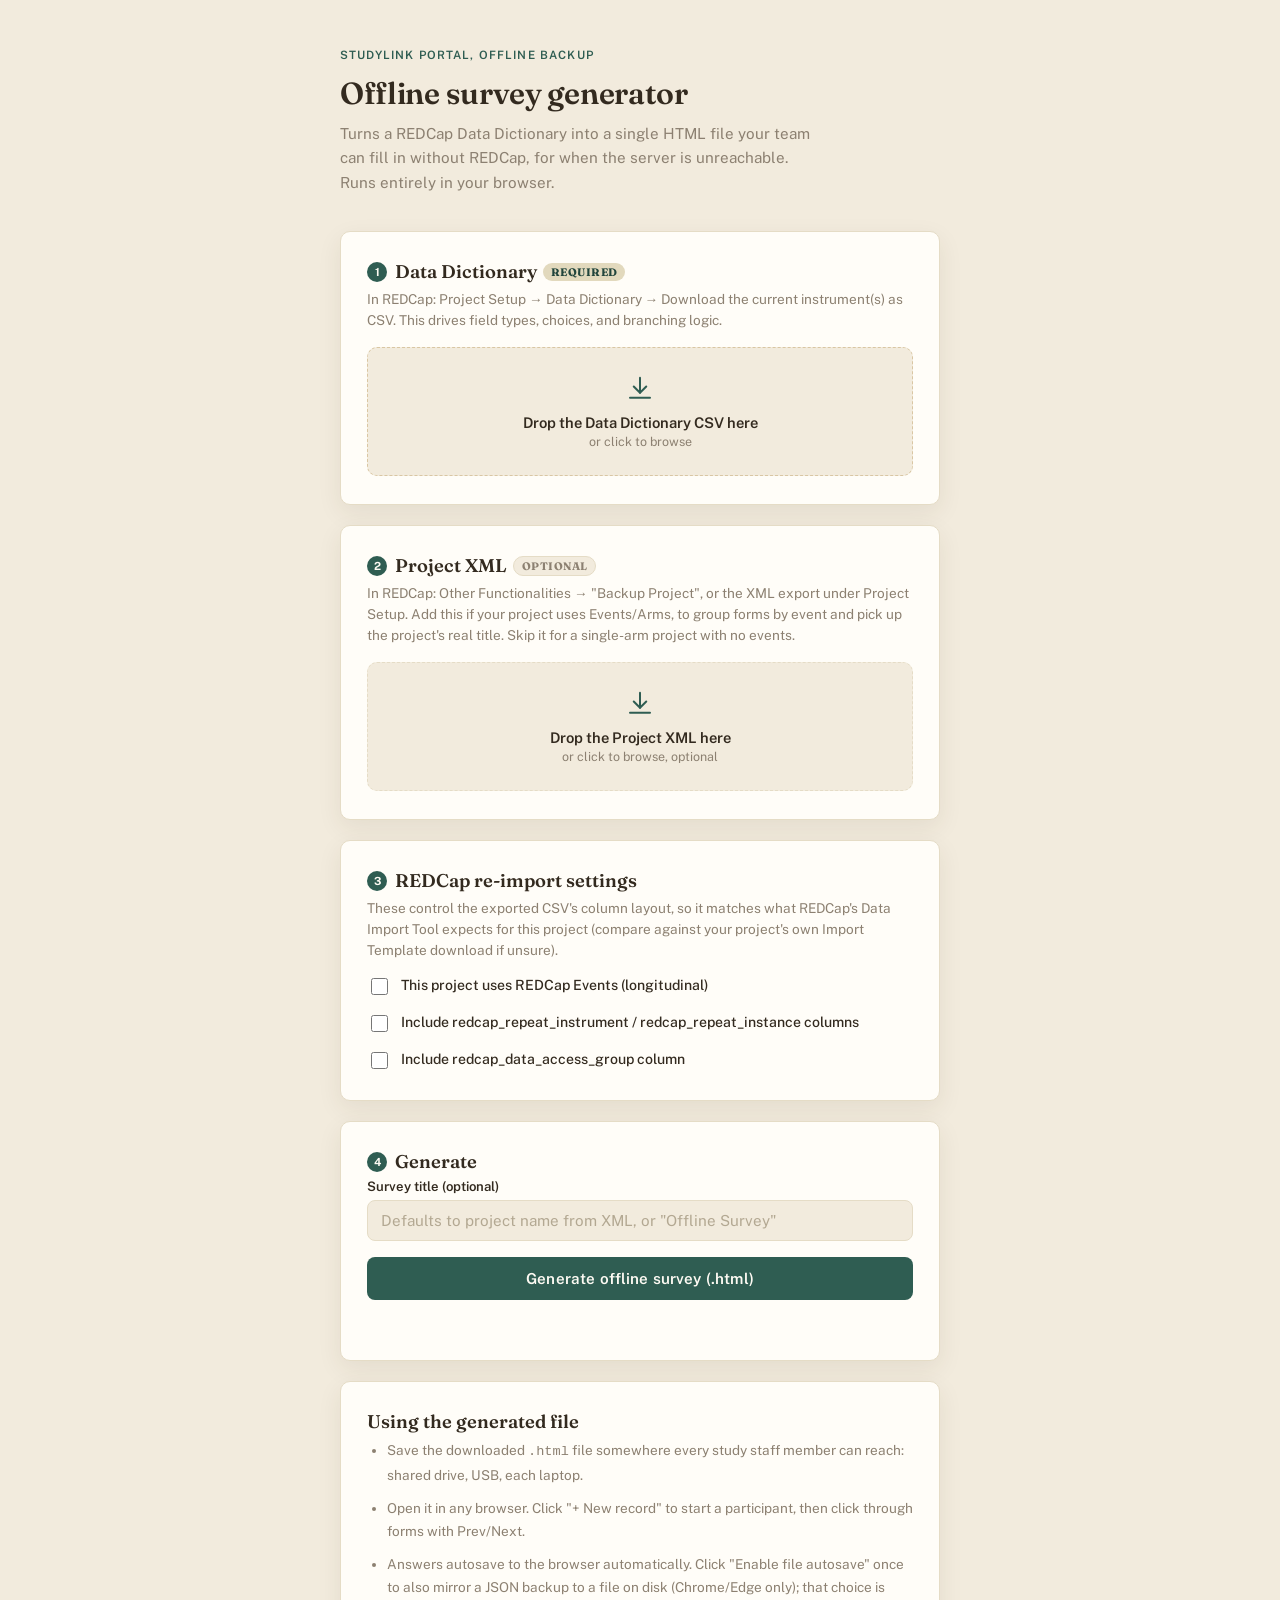
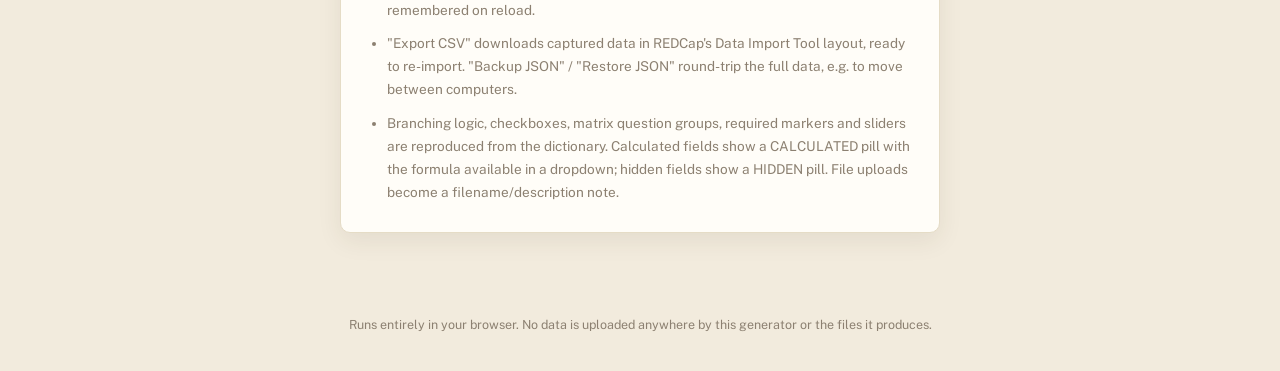
==== offline-redcap/index.html @ a7322b13 "Add offline REDCap survey generator Client-side tool that turns a REDCap Data Dictionary (plus optio" ====
<!doctype html>
<html lang="en">
<head>
<meta charset="utf-8">
<meta name="viewport" content="width=device-width, initial-scale=1">
<title>Offline Survey Generator, StudyLink Portal</title>
<link rel="preconnect" href="https://fonts.googleapis.com">
<link rel="preconnect" href="https://fonts.gstatic.com" crossorigin>
<link href="https://fonts.googleapis.com/css2?family=Fraunces:opsz,wght@9..144,500;9..144,600&family=Public+Sans:wght@400;500;600;700&display=swap" rel="stylesheet">
<style>
  :root {
    --bg: #f2ebdd;
    --card-bg: #fffdf8;
    --text: #332a1f;
    --muted: #8c8071;
    --primary: #2f5d52;
    --primary-dark: #21453c;
    --success: #4d7c5f;
    --error: #b0503a;
    --border: #e5dcc6;
    --radius: 10px;
    --font-display: 'Fraunces', Georgia, 'Times New Roman', serif;
    --font-body: 'Public Sans', -apple-system, BlinkMacSystemFont, "Segoe UI", sans-serif;
  }
  * { box-sizing: border-box; }
  body {
    margin: 0;
    min-height: 100vh;
    background: var(--bg);
    font-family: var(--font-body);
    color: var(--text);
  }
  .wrap {
    max-width: 640px;
    margin: 0 auto;
    padding: 48px 20px 64px;
  }
  .eyebrow {
    font-size: 0.72rem;
    font-weight: 600;
    letter-spacing: 0.1em;
    text-transform: uppercase;
    color: var(--primary);
    margin: 0 0 12px;
  }
  h1 {
    font-family: var(--font-display);
    font-size: 1.9rem;
    font-weight: 600;
    letter-spacing: -0.01em;
    margin: 0 0 10px;
  }
  p.intro {
    margin: 0 0 36px;
    color: var(--muted);
    font-size: 0.95rem;
    line-height: 1.6;
    max-width: 54ch;
  }
  .card {
    background: var(--card-bg);
    border: 1px solid var(--border);
    border-radius: var(--radius);
    box-shadow: 0 8px 24px rgba(64, 48, 24, 0.08);
    padding: 28px 26px;
    margin-bottom: 20px;
  }
  .card h2 {
    font-family: var(--font-display);
    font-size: 1.15rem;
    font-weight: 600;
    margin: 0 0 6px;
  }
  .step-num {
    display: inline-flex;
    align-items: center;
    justify-content: center;
    width: 20px;
    height: 20px;
    border-radius: 50%;
    background: var(--primary);
    color: #fdfaf3;
    font-family: var(--font-body);
    font-size: 0.7rem;
    font-weight: 700;
    margin-right: 8px;
    vertical-align: 2px;
  }
  .desc {
    font-size: 0.85rem;
    color: var(--muted);
    line-height: 1.55;
    margin-bottom: 16px;
  }
  .row { margin-bottom: 16px; }
  .row:last-child { margin-bottom: 0; }
  label.field-label {
    display: block;
    font-size: 0.82rem;
    font-weight: 600;
    margin-bottom: 6px;
    color: var(--text);
  }
  input[type=text] {
    width: 100%;
    padding: 11px 13px;
    font-size: 0.95rem;
    font-family: var(--font-body);
    background: var(--bg);
    color: var(--text);
    border: 1px solid var(--border);
    border-radius: 8px;
    outline: none;
    transition: border-color 0.15s;
  }
  input[type=text]:focus { border-color: var(--primary); }
  input[type=text]::placeholder { color: #b3a892; }

  /* Dropzones */
  .dropzone {
    border: 1.5px dashed var(--border);
    border-radius: var(--radius);
    background: var(--bg);
    padding: 26px 18px;
    text-align: center;
    cursor: pointer;
    transition: border-color 0.15s, background 0.15s;
  }
  .dropzone:hover, .dropzone.dragover {
    border-color: var(--primary);
    background: #eee4cd;
  }
  .dropzone.required { border-color: #d9c6a3; }
  .dropzone.has-file {
    border-style: solid;
    border-color: var(--success);
    background: #eef3ee;
  }
  .dropzone .dz-icon {
    width: 30px;
    height: 30px;
    margin: 0 auto 10px;
    color: var(--primary);
    display: block;
  }
  .dropzone .dz-title {
    font-weight: 600;
    font-size: 0.92rem;
    margin-bottom: 3px;
  }
  .dropzone .dz-sub {
    font-size: 0.78rem;
    color: var(--muted);
  }
  .dropzone .dz-file {
    font-size: 0.85rem;
    font-weight: 600;
    color: var(--primary-dark);
    word-break: break-all;
  }
  .dropzone .dz-file-meta {
    font-size: 0.75rem;
    color: var(--muted);
    margin-top: 3px;
  }
  .dz-remove {
    display: inline-block;
    margin-top: 8px;
    font-size: 0.76rem;
    color: var(--muted);
    text-decoration: underline;
    cursor: pointer;
    background: none;
    border: none;
    padding: 0;
    font-family: var(--font-body);
  }
  .dz-remove:hover { color: var(--error); }
  .required-tag {
    display: inline-block;
    font-size: 0.68rem;
    font-weight: 700;
    letter-spacing: 0.04em;
    text-transform: uppercase;
    color: var(--primary-dark);
    background: #e2d9bd;
    padding: 2px 8px;
    border-radius: 999px;
    margin-left: 6px;
    vertical-align: 2px;
  }
  .optional-tag {
    display: inline-block;
    font-size: 0.68rem;
    font-weight: 700;
    letter-spacing: 0.04em;
    text-transform: uppercase;
    color: var(--muted);
    background: var(--bg);
    border: 1px solid var(--border);
    padding: 2px 8px;
    border-radius: 999px;
    margin-left: 6px;
    vertical-align: 2px;
  }

  .checkbox-row label {
    font-weight: 500;
    font-size: 0.88rem;
    display: flex;
    align-items: flex-start;
    gap: 10px;
    cursor: pointer;
  }
  .checkbox-row input[type=checkbox] {
    width: 17px;
    height: 17px;
    margin-top: 1px;
    accent-color: var(--primary);
    flex: none;
  }

  button.primary {
    width: 100%;
    padding: 13px 16px;
    font-family: var(--font-body);
    font-size: 0.95rem;
    font-weight: 600;
    letter-spacing: 0.01em;
    border: none;
    border-radius: 8px;
    background: var(--primary);
    color: #fdfaf3;
    cursor: pointer;
    transition: background 0.15s, opacity 0.15s;
    display: flex;
    align-items: center;
    justify-content: center;
    gap: 8px;
  }
  button.primary:hover:not(:disabled) { background: var(--primary-dark); }
  button.primary:disabled { opacity: 0.55; cursor: not-allowed; }
  .loader { display: flex; align-items: center; justify-content: center; gap: 7px; height: 10px; }
  .loader span { width: 8px; height: 8px; border-radius: 50%; background: currentColor; transform: scale(0.4); opacity: 0.4; }
  .loader span:nth-child(1) { animation: dot-breathe-0 1.7s ease-in-out infinite; }
  .loader span:nth-child(2) { animation: dot-breathe-1 1.7s ease-in-out infinite; }
  .loader span:nth-child(3) { animation: dot-breathe-2 1.7s ease-in-out infinite; }
  .loader span:nth-child(4) { animation: dot-breathe-3 1.7s ease-in-out infinite; }
  .loader span:nth-child(5) { animation: dot-breathe-4 1.7s ease-in-out infinite; }
  @keyframes dot-breathe-0 { 0% { transform: scale(0.4); opacity: 0.4; } 10%, 90% { transform: scale(1); opacity: 1; } 100% { transform: scale(0.4); opacity: 0.4; } }
  @keyframes dot-breathe-1 { 0%, 10% { transform: scale(0.4); opacity: 0.4; } 20%, 80% { transform: scale(1); opacity: 1; } 90%, 100% { transform: scale(0.4); opacity: 0.4; } }
  @keyframes dot-breathe-2 { 0%, 20% { transform: scale(0.4); opacity: 0.4; } 30%, 70% { transform: scale(1); opacity: 1; } 80%, 100% { transform: scale(0.4); opacity: 0.4; } }
  @keyframes dot-breathe-3 { 0%, 30% { transform: scale(0.4); opacity: 0.4; } 40%, 60% { transform: scale(1); opacity: 1; } 70%, 100% { transform: scale(0.4); opacity: 0.4; } }
  @keyframes dot-breathe-4 { 0%, 40% { transform: scale(0.4); opacity: 0.4; } 50% { transform: scale(1); opacity: 1; } 60%, 100% { transform: scale(0.4); opacity: 0.4; } }

  #summary {
    font-size: 0.82rem;
    color: var(--muted);
    line-height: 1.6;
    margin-top: 14px;
    padding-top: 14px;
    border-top: 1px solid var(--border);
  }
  #summary:empty { display: none; }
  #status {
    margin-top: 12px;
    font-size: 0.88rem;
    font-weight: 600;
    min-height: 20px;
  }
  #status.ok { color: var(--success); }
  #status.err { color: var(--error); }

  .steps { margin: 0; padding-left: 20px; color: var(--muted); font-size: 0.85rem; line-height: 1.7; }
  .steps li { margin-bottom: 10px; }
  .steps li:last-child { margin-bottom: 0; }

  footer {
    max-width: 640px;
    margin: 0 auto;
    padding: 0 20px 40px;
    text-align: center;
    font-size: 0.78rem;
    color: var(--muted);
  }
</style>
</head>
<body>
<div class="wrap">
  <p class="eyebrow">StudyLink Portal, Offline Backup</p>
  <h1>Offline survey generator</h1>
  <p class="intro">Turns a REDCap Data Dictionary into a single HTML file your team can fill in
    without REDCap, for when the server is unreachable. Runs entirely in your browser.</p>

  <div class="card">
    <h2><span class="step-num">1</span>Data Dictionary<span class="required-tag">Required</span></h2>
    <div class="desc">In REDCap: Project Setup &rarr; Data Dictionary &rarr; Download the current
      instrument(s) as CSV. This drives field types, choices, and branching logic.</div>
    <div class="dropzone required" id="dictDropzone" tabindex="0" role="button" aria-label="Upload Data Dictionary CSV">
      <svg class="dz-icon" viewBox="0 0 24 24" fill="none" stroke="currentColor" stroke-width="1.6" stroke-linecap="round" stroke-linejoin="round"><path d="M12 3v12"></path><path d="m7 10 5 5 5-5"></path><path d="M4 19h16"></path></svg>
      <div class="dz-empty">
        <div class="dz-title">Drop the Data Dictionary CSV here</div>
        <div class="dz-sub">or click to browse</div>
      </div>
      <div class="dz-filled" style="display:none;">
        <div class="dz-file"></div>
        <div class="dz-file-meta"></div>
        <button type="button" class="dz-remove">Remove</button>
      </div>
    </div>
    <input type="file" id="dictFile" accept=".csv" style="display:none;">
  </div>

  <div class="card">
    <h2><span class="step-num">2</span>Project XML<span class="optional-tag">Optional</span></h2>
    <div class="desc">In REDCap: Other Functionalities &rarr; "Backup Project", or the XML export
      under Project Setup. Add this if your project uses Events/Arms, to group forms by event and
      pick up the project's real title. Skip it for a single-arm project with no events.</div>
    <div class="dropzone" id="xmlDropzone" tabindex="0" role="button" aria-label="Upload Project XML">
      <svg class="dz-icon" viewBox="0 0 24 24" fill="none" stroke="currentColor" stroke-width="1.6" stroke-linecap="round" stroke-linejoin="round"><path d="M12 3v12"></path><path d="m7 10 5 5 5-5"></path><path d="M4 19h16"></path></svg>
      <div class="dz-empty">
        <div class="dz-title">Drop the Project XML here</div>
        <div class="dz-sub">or click to browse, optional</div>
      </div>
      <div class="dz-filled" style="display:none;">
        <div class="dz-file"></div>
        <div class="dz-file-meta"></div>
        <button type="button" class="dz-remove">Remove</button>
      </div>
    </div>
    <input type="file" id="xmlFile" accept=".xml" style="display:none;">
  </div>

  <div class="card">
    <h2><span class="step-num">3</span>REDCap re-import settings</h2>
    <div class="desc">These control the exported CSV's column layout, so it matches what REDCap's
      Data Import Tool expects for this project (compare against your project's own Import
      Template download if unsure).</div>
    <div class="row checkbox-row">
      <label><input type="checkbox" id="useEvents"> This project uses REDCap Events (longitudinal)</label>
    </div>
    <div class="row" id="manualEventsRow" style="display:none;">
      <label class="field-label" for="manualEventNames">Event unique names, comma-separated, in order</label>
      <input type="text" id="manualEventNames" placeholder="e.g. recruitment_arm_1, baseline_arm_1, followup_3mo_arm_1">
      <div class="desc" style="margin-top:8px;margin-bottom:0;">Only needed without an XML. Every
        form shows under every event listed here; fill each one under its correct event.</div>
    </div>
    <div class="row checkbox-row">
      <label><input type="checkbox" id="includeRepeatCols"> Include redcap_repeat_instrument / redcap_repeat_instance columns</label>
    </div>
    <div class="row checkbox-row">
      <label><input type="checkbox" id="includeDagCol"> Include redcap_data_access_group column</label>
    </div>
  </div>

  <div class="card">
    <h2><span class="step-num">4</span>Generate</h2>
    <div class="row">
      <label class="field-label" for="titleOverride">Survey title (optional)</label>
      <input type="text" id="titleOverride" placeholder="Defaults to project name from XML, or &quot;Offline Survey&quot;">
    </div>
    <button class="primary" id="generateBtn">Generate offline survey (.html)</button>
    <div id="summary"></div>
    <div id="status"></div>
  </div>

  <div class="card">
    <h2>Using the generated file</h2>
    <ul class="steps">
      <li>Save the downloaded <code>.html</code> file somewhere every study staff member can reach:
        shared drive, USB, each laptop.</li>
      <li>Open it in any browser. Click "+ New record" to start a participant, then click through
        forms with Prev/Next.</li>
      <li>Answers autosave to the browser automatically. Click "Enable file autosave" once to also
        mirror a JSON backup to a file on disk (Chrome/Edge only); that choice is remembered on
        reload.</li>
      <li>"Export CSV" downloads captured data in REDCap's Data Import Tool layout, ready to
        re-import. "Backup JSON" / "Restore JSON" round-trip the full data, e.g. to move between
        computers.</li>
      <li>Branching logic, checkboxes, matrix question groups, required markers and sliders are
        reproduced from the dictionary. Calculated fields show a CALCULATED pill with the formula
        available in a dropdown; hidden fields show a HIDDEN pill. File uploads become a
        filename/description note.</li>
    </ul>
  </div>
</div>
<footer>Runs entirely in your browser. No data is uploaded anywhere by this generator or the files it produces.</footer>
<script src="generator.js"></script>
</body>
</html>
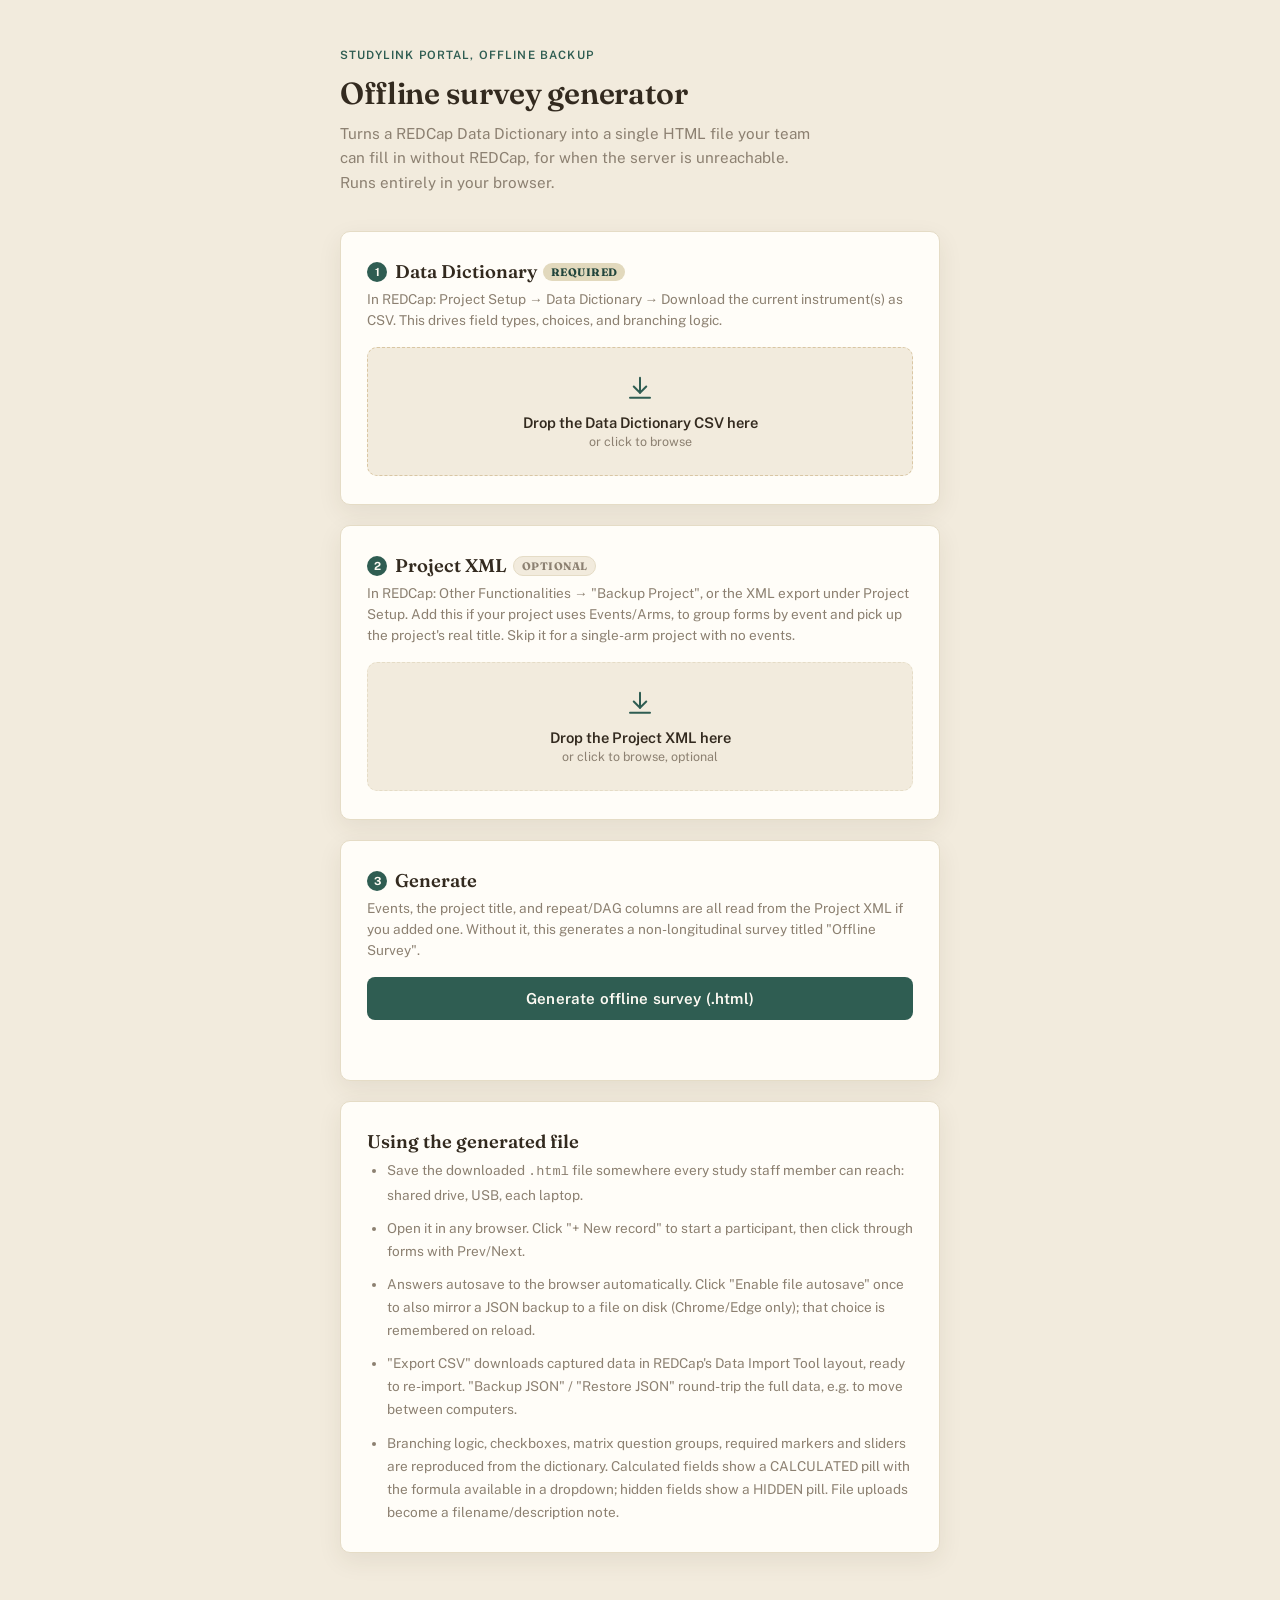
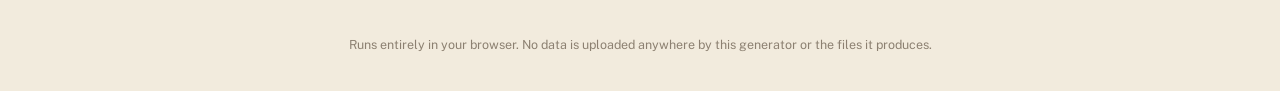
==== commit 45565e8e: "Fix offline survey typing freeze, piping, and cross-event branching Text input handlers were trigger" ====
--- a/offline-redcap/index.html
+++ b/offline-redcap/index.html
@@ -332,33 +332,10 @@
   </div>
 
   <div class="card">
-    <h2><span class="step-num">3</span>REDCap re-import settings</h2>
-    <div class="desc">These control the exported CSV's column layout, so it matches what REDCap's
-      Data Import Tool expects for this project (compare against your project's own Import
-      Template download if unsure).</div>
-    <div class="row checkbox-row">
-      <label><input type="checkbox" id="useEvents"> This project uses REDCap Events (longitudinal)</label>
-    </div>
-    <div class="row" id="manualEventsRow" style="display:none;">
-      <label class="field-label" for="manualEventNames">Event unique names, comma-separated, in order</label>
-      <input type="text" id="manualEventNames" placeholder="e.g. recruitment_arm_1, baseline_arm_1, followup_3mo_arm_1">
-      <div class="desc" style="margin-top:8px;margin-bottom:0;">Only needed without an XML. Every
-        form shows under every event listed here; fill each one under its correct event.</div>
-    </div>
-    <div class="row checkbox-row">
-      <label><input type="checkbox" id="includeRepeatCols"> Include redcap_repeat_instrument / redcap_repeat_instance columns</label>
-    </div>
-    <div class="row checkbox-row">
-      <label><input type="checkbox" id="includeDagCol"> Include redcap_data_access_group column</label>
-    </div>
-  </div>
-
-  <div class="card">
-    <h2><span class="step-num">4</span>Generate</h2>
-    <div class="row">
-      <label class="field-label" for="titleOverride">Survey title (optional)</label>
-      <input type="text" id="titleOverride" placeholder="Defaults to project name from XML, or &quot;Offline Survey&quot;">
-    </div>
+    <h2><span class="step-num">3</span>Generate</h2>
+    <div class="desc">Events, the project title, and repeat/DAG columns are all read from the
+      Project XML if you added one. Without it, this generates a non-longitudinal survey titled
+      "Offline Survey".</div>
     <button class="primary" id="generateBtn">Generate offline survey (.html)</button>
     <div id="summary"></div>
     <div id="status"></div>
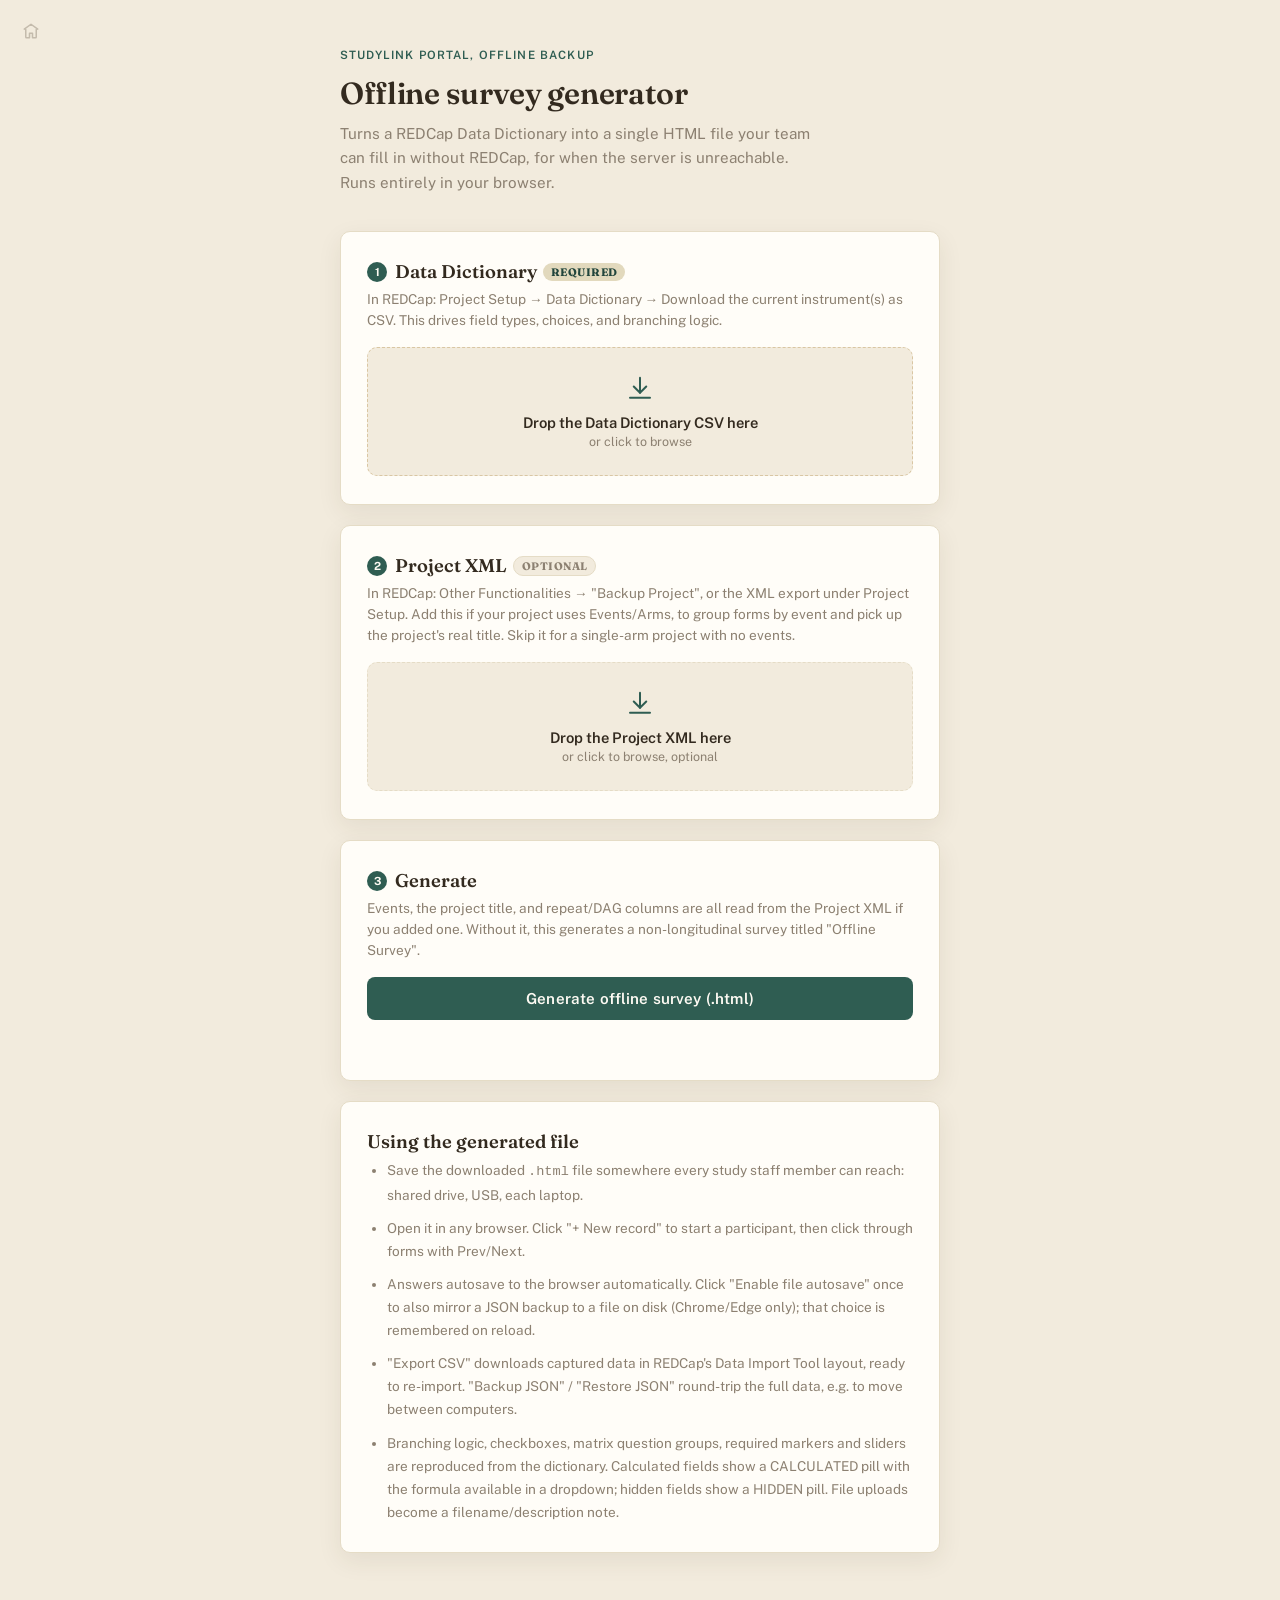
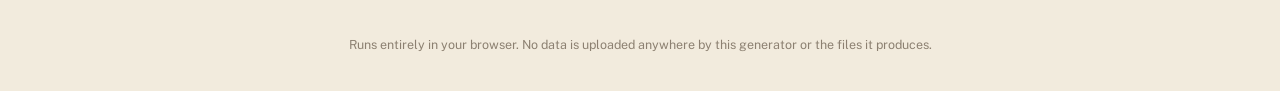
==== commit 2e2eab45: "Move StudyLink Portal into studylink/, add a homepage and subtle home links The repo now hosts multi" ====
--- a/offline-redcap/index.html
+++ b/offline-redcap/index.html
@@ -283,9 +283,33 @@
     font-size: 0.78rem;
     color: var(--muted);
   }
+  .home-link {
+    position: fixed;
+    top: 14px;
+    left: 14px;
+    width: 34px;
+    height: 34px;
+    display: flex;
+    align-items: center;
+    justify-content: center;
+    border-radius: 50%;
+    color: var(--muted);
+    opacity: 0.45;
+    text-decoration: none;
+    transition: opacity 0.15s, background 0.15s;
+    z-index: 30;
+  }
+  .home-link:hover { opacity: 1; background: var(--bg); }
+  .home-link svg { width: 18px; height: 18px; }
 </style>
 </head>
 <body>
+<a class="home-link" href="../" aria-label="All study apps" title="All study apps">
+  <svg viewBox="0 0 24 24" fill="none" stroke="currentColor" stroke-width="2" stroke-linecap="round" stroke-linejoin="round">
+    <path d="M3 9.5 12 3l9 6.5"></path>
+    <path d="M5 10v10a1 1 0 0 0 1 1h4v-6h4v6h4a1 1 0 0 0 1-1V10"></path>
+  </svg>
+</a>
 <div class="wrap">
   <p class="eyebrow">StudyLink Portal, Offline Backup</p>
   <h1>Offline survey generator</h1>
